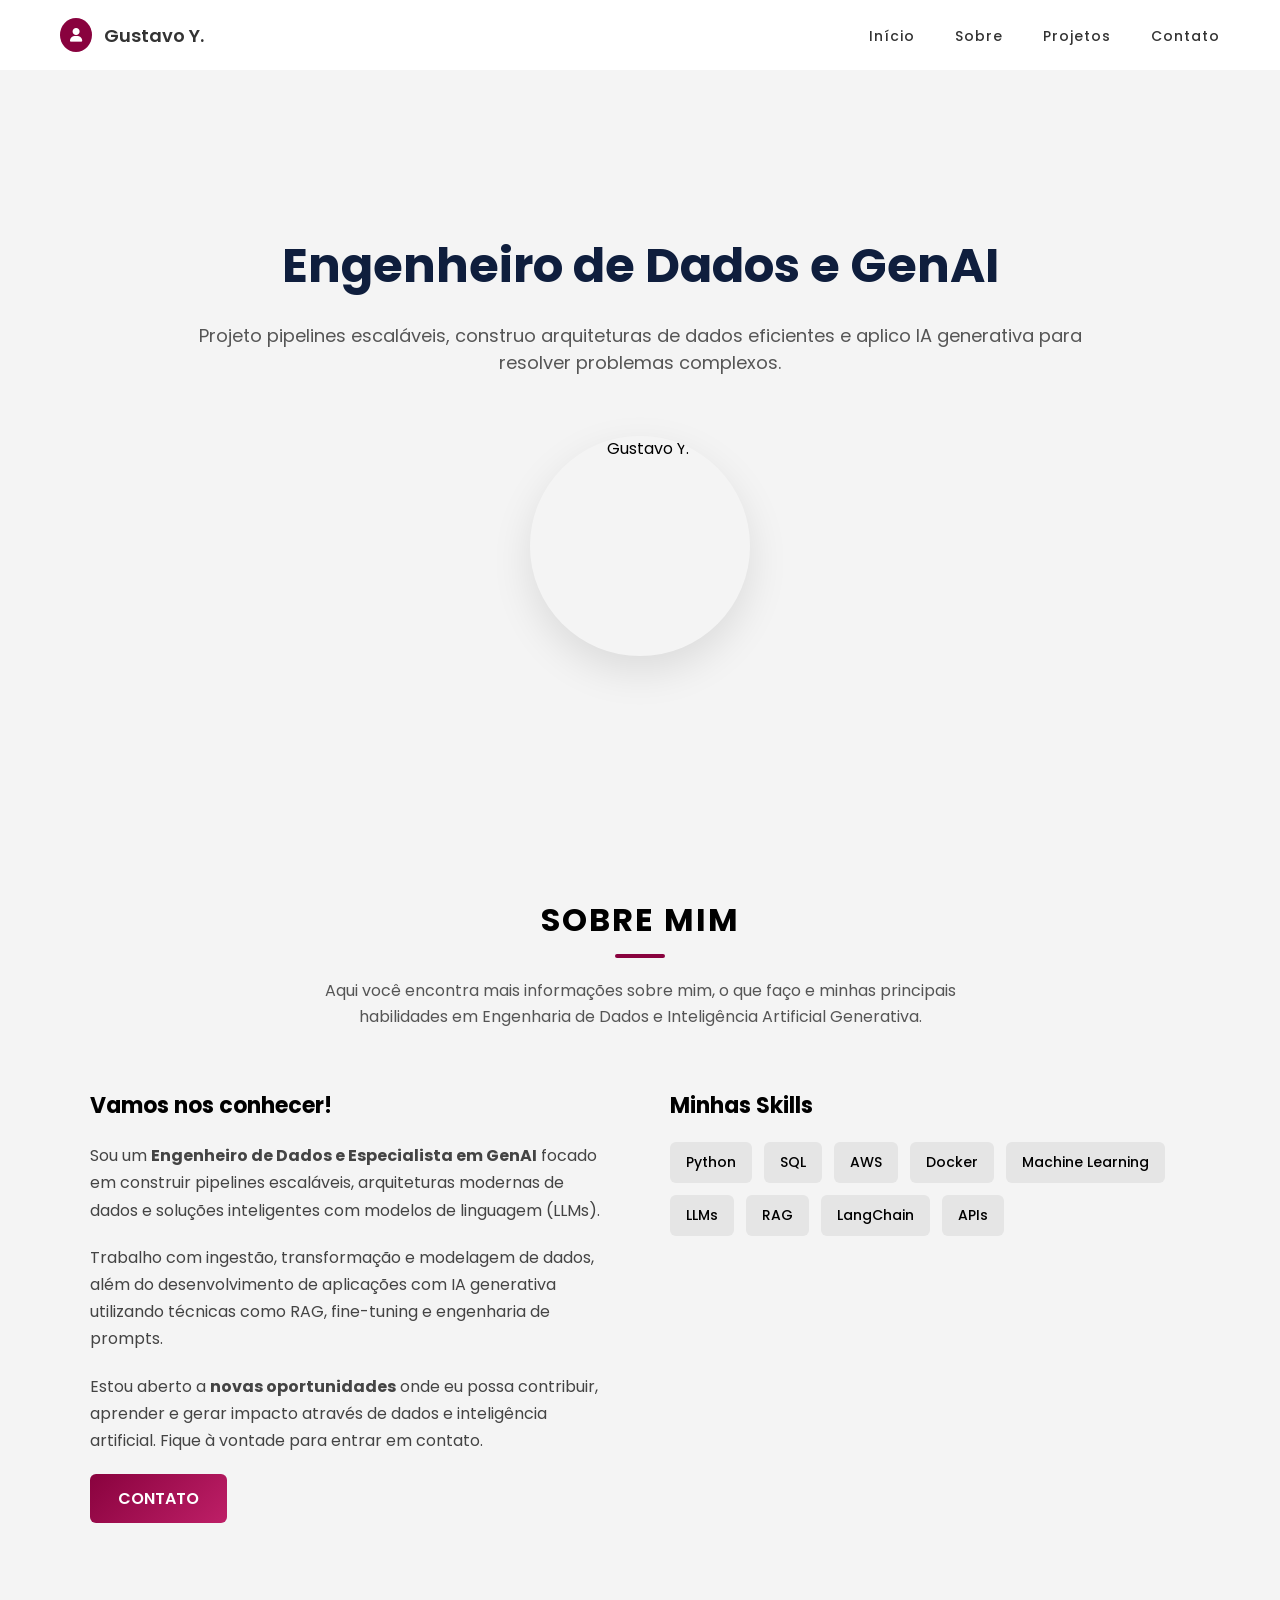
==== portfolio/index.html @ 0564d858 "Add files via upload" ====
<!DOCTYPE html>
<html lang="pt-br">
<head>
<meta charset="UTF-8">
<meta name="viewport" content="width=device-width, initial-scale=1.0">
<title>Portfólio</title>

<!-- Google Font -->
<link href="https://fonts.googleapis.com/css2?family=Poppins:wght@400;500;600&display=swap" rel="stylesheet">

<!-- Ícones (Font Awesome) -->
<link rel="stylesheet" href="https://cdnjs.cloudflare.com/ajax/libs/font-awesome/6.5.0/css/all.min.css">
<link rel="stylesheet" href="style.css">

</head>
<body>

<header>
    <div class="nav-container">
        <div class="logo">
            <i class="fa-solid fa-user"></i>
            Gustavo Y.
        </div>

        <nav>
            <ul>
                <li><a href="#">Início</a></li>
                <li><a href="#about">Sobre</a></li>
                <li><a href="#">Projetos</a></li>
                <li><a href="#">Contato</a></li>
            </ul>
        </nav>
    </div>
</header>

<section class="hero">
    <div class="hero-content">
        <h1>Engenheiro de Dados e GenAI</h1>
        <p>Projeto pipelines escaláveis, construo arquiteturas de dados eficientes e aplico IA generativa para resolver problemas complexos.</p>

        <div class="hero-avatar">
            <img src="https://ui-avatars.com/api/?name=Gustavo+Y.&size=300&background=89023e&color=ffffff&bold=true" alt="Gustavo Y.">
        </div>
    </div>
</section>
<section id="about" class="about">
  <div class="container">
    
    <h2 class="title">SOBRE MIM</h2>
    <p class="subtitle">
      Aqui você encontra mais informações sobre mim, o que faço e minhas principais habilidades em Engenharia de Dados e Inteligência Artificial Generativa.
    </p>

    <div class="content">
      
      <div class="left-column">
        <h3>Vamos nos conhecer!</h3>

        <p>
          Sou um <strong>Engenheiro de Dados e Especialista em GenAI</strong> focado em construir
          pipelines escaláveis, arquiteturas modernas de dados e soluções inteligentes
          com modelos de linguagem (LLMs).
        </p>

        <p>
          Trabalho com ingestão, transformação e modelagem de dados,
          além do desenvolvimento de aplicações com IA generativa
          utilizando técnicas como RAG, fine-tuning e engenharia de prompts.
        </p>

        <p>
          Estou aberto a <strong>novas oportunidades</strong> onde eu possa contribuir,
          aprender e gerar impacto através de dados e inteligência artificial.
          Fique à vontade para entrar em contato.
        </p>

        <a href="#contato" class="btn">CONTATO</a>
      </div>

      <div class="right-column">
        <h3>Minhas Skills</h3>

        <div class="skills">
          <span>Python</span>
          <span>SQL</span>
          <span>AWS</span>
          <span>Docker</span>
          <span>Machine Learning</span>
          <span>LLMs</span>
          <span>RAG</span>
          <span>LangChain</span>
          <span>APIs</span>
        </div>
      </div>

    </div>
  </div>
</section>
</body>
</html>
---- portfolio/style.css ----
* {
    margin: 0;
    padding: 0;
    box-sizing: border-box;
    font-family: 'Poppins', sans-serif;
}

header {
    background-color: #ffffff;
    padding: 18px 60px;
}

.nav-container {
    display: flex;
    justify-content: space-between;
    align-items: center;
}

.logo {
    display: flex;
    align-items: center;
    gap: 12px;
    font-weight: 600;
    font-size: 18px;
    color: #333;
}

.logo i {
    background-color: #89023e;
    color: white;
    padding: 10px;
    border-radius: 50%;
    font-size: 14px;
}

nav ul {
    display: flex;
    list-style: none;
    gap: 40px;
}

nav a {
    text-decoration: none;
    color: #333;
    font-size: 14px;
    letter-spacing: 1px;
    font-weight: 500;
    transition: 0.3s;
}

nav a:hover {
    color: #89023e;
}

.hero {
    background-color: #f4f4f4;
    padding: 160px 20px;
    text-align: center;
}

.hero-content {
    max-width: 900px;
    margin: 0 auto;
}

.hero h1 {
    font-size: 48px;
    font-weight: 700;
    color: #0f1e3d;
    margin-bottom: 20px;
}

.hero p {
    font-size: 18px;
    color: #555;
    margin-bottom: 60px;
}

.hero-avatar {
    display: flex;
    justify-content: center;
}

.hero-avatar img {
    width: 220px;
    height: 220px;
    border-radius: 50%;
    object-fit: cover;
    box-shadow: 0 15px 40px rgba(0, 0, 0, 0.1);
    transition: transform 0.3s ease;
}

.hero-avatar img:hover {
    transform: scale(1.05);
}

.about {
  background-color: #f4f4f4;
  padding: 80px 20px;
}

.container {
  max-width: 1100px;
  margin: 0 auto;
  text-align: center;
}

.title {
  font-size: 32px;
  font-weight: 700;
  letter-spacing: 2px;
  margin-bottom: 15px;
  position: relative;
}

.title::after {
  content: "";
  width: 50px;
  height: 4px;
  background: #89023e;
  display: block;
  margin: 10px auto 0;
  border-radius: 2px;
}

.subtitle {
  max-width: 700px;
  margin: 20px auto 60px;
  color: #555;
  font-size: 16px;
  line-height: 1.6;
}

.content {
  display: flex;
  gap: 60px;
  text-align: left;
  justify-content: space-between;
}

.left-column,
.right-column {
  flex: 1;
}

.left-column h3,
.right-column h3 {
  font-size: 22px;
  margin-bottom: 20px;
}

.left-column p {
  margin-bottom: 20px;
  line-height: 1.7;
  color: #444;
}

.btn {
  display: inline-block;
  padding: 12px 28px;
  background: linear-gradient(135deg, #89023e, #be1f67);
  color: #fff;
  text-decoration: none;
  font-weight: 600;
  border-radius: 6px;
  transition: 0.3s ease;
}


.skills {
  display: flex;
  flex-wrap: wrap;
  gap: 12px;
}

.skills span {
  background-color: #e5e5e5;
  padding: 10px 16px;
  border-radius: 6px;
  font-size: 14px;
  font-weight: 500;
  transition: 0.3s;
}

.skills span:hover {
  background-color: #89023e;
  color: #FFFFFF;

}



/* Tablet */
@media (max-width: 1024px) {

  header {
    padding: 18px 30px;
  }

  .hero {
    padding: 120px 20px;
  }

  .hero h1 {
    font-size: 38px;
  }

  .content {
    gap: 40px;
  }

}


/* Mobile */
@media (max-width: 768px) {

  /* NAV */
  .nav-container {
    flex-direction: column;
    gap: 20px;
  }

  nav ul {
    gap: 20px;
    flex-wrap: wrap;
    justify-content: center;
  }

  /* HERO */
  .hero {
    padding: 100px 20px;
  }

  .hero h1 {
    font-size: 28px;
  }

  .hero p {
    font-size: 16px;
    margin-bottom: 40px;
  }

  .hero-avatar img {
    width: 160px;
    height: 160px;
  }

  /* ABOUT */
  .content {
    flex-direction: column;
    gap: 40px;
  }

  .left-column,
  .right-column {
    width: 100%;
  }

  .title {
    font-size: 26px;
  }

  .subtitle {
    font-size: 14px;
  }

  .skills {
    justify-content: center;
  }

}


/* Mobile pequeno */
@media (max-width: 480px) {

  header {
    padding: 15px 20px;
  }

  .logo {
    font-size: 16px;
  }

  .hero h1 {
    font-size: 22px;
  }

  .hero p {
    font-size: 14px;
  }

  .btn {
    padding: 10px 20px;
    font-size: 14px;
  }

}
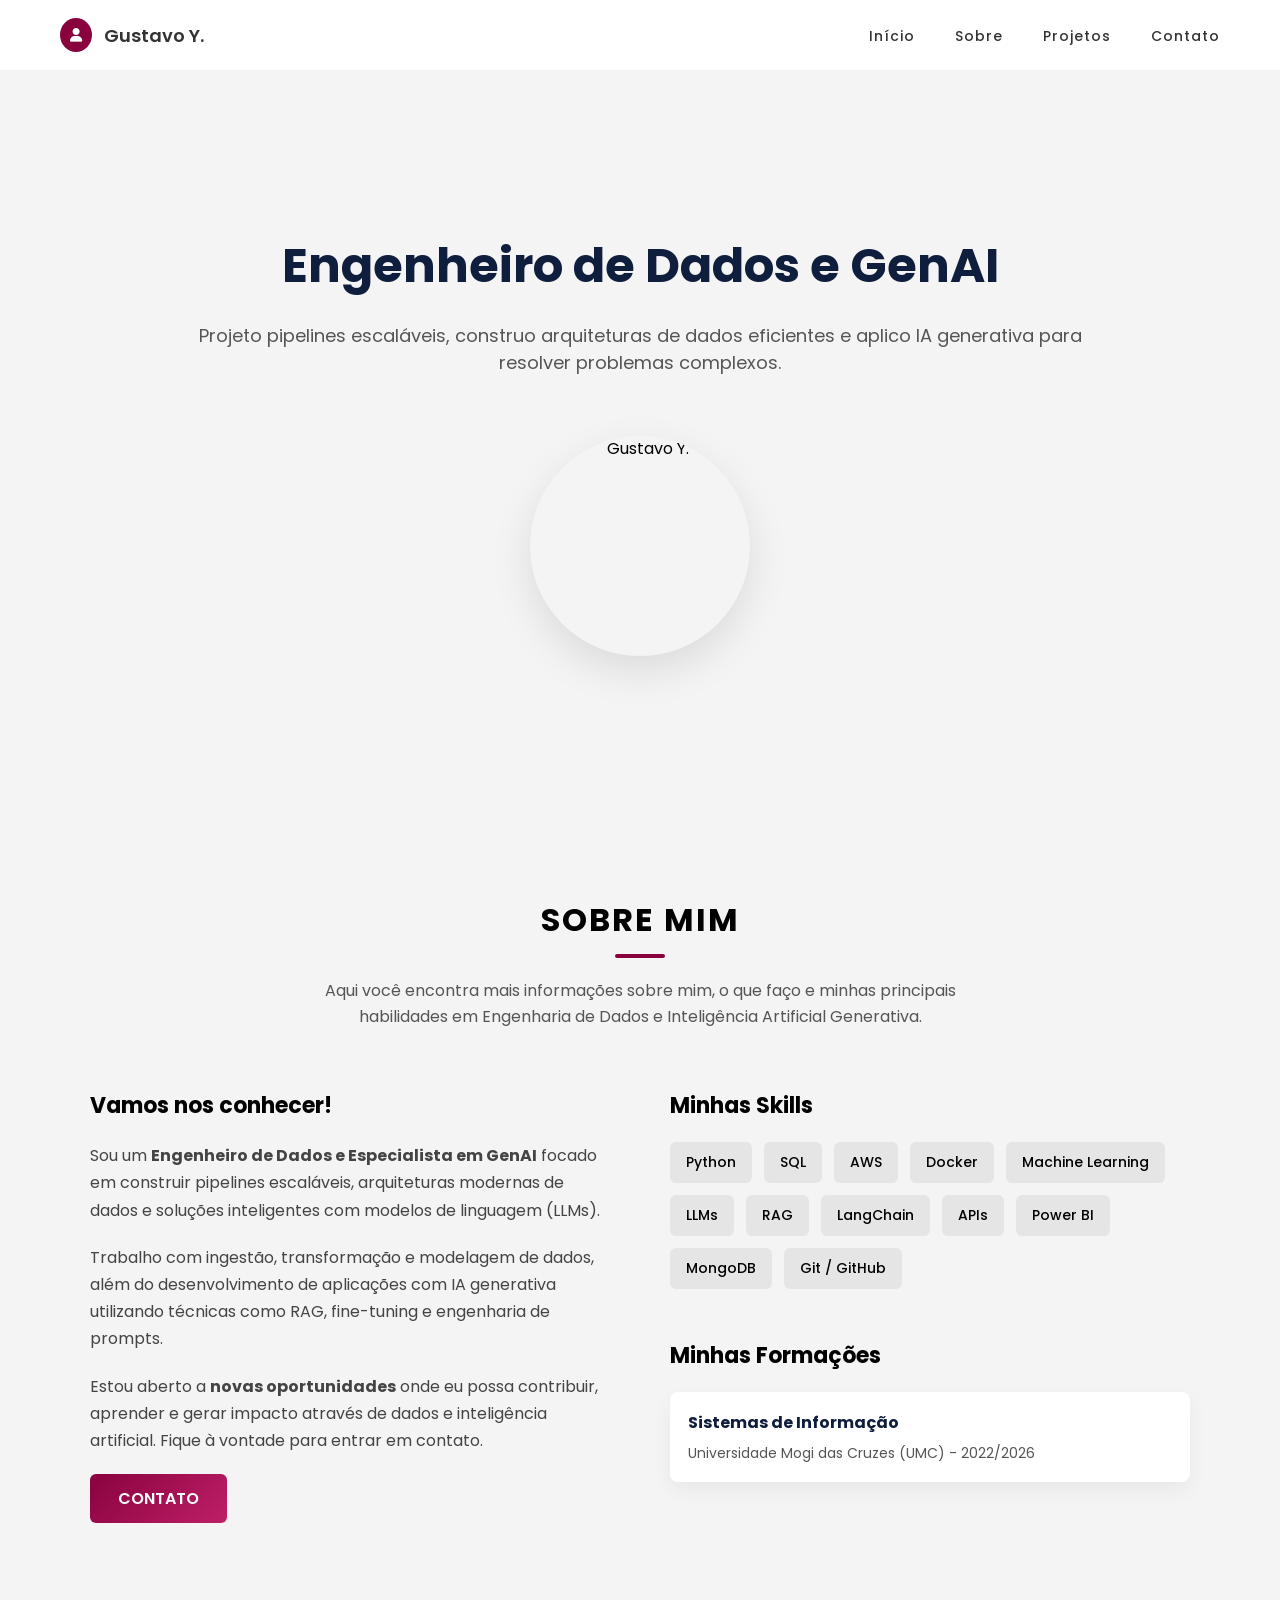
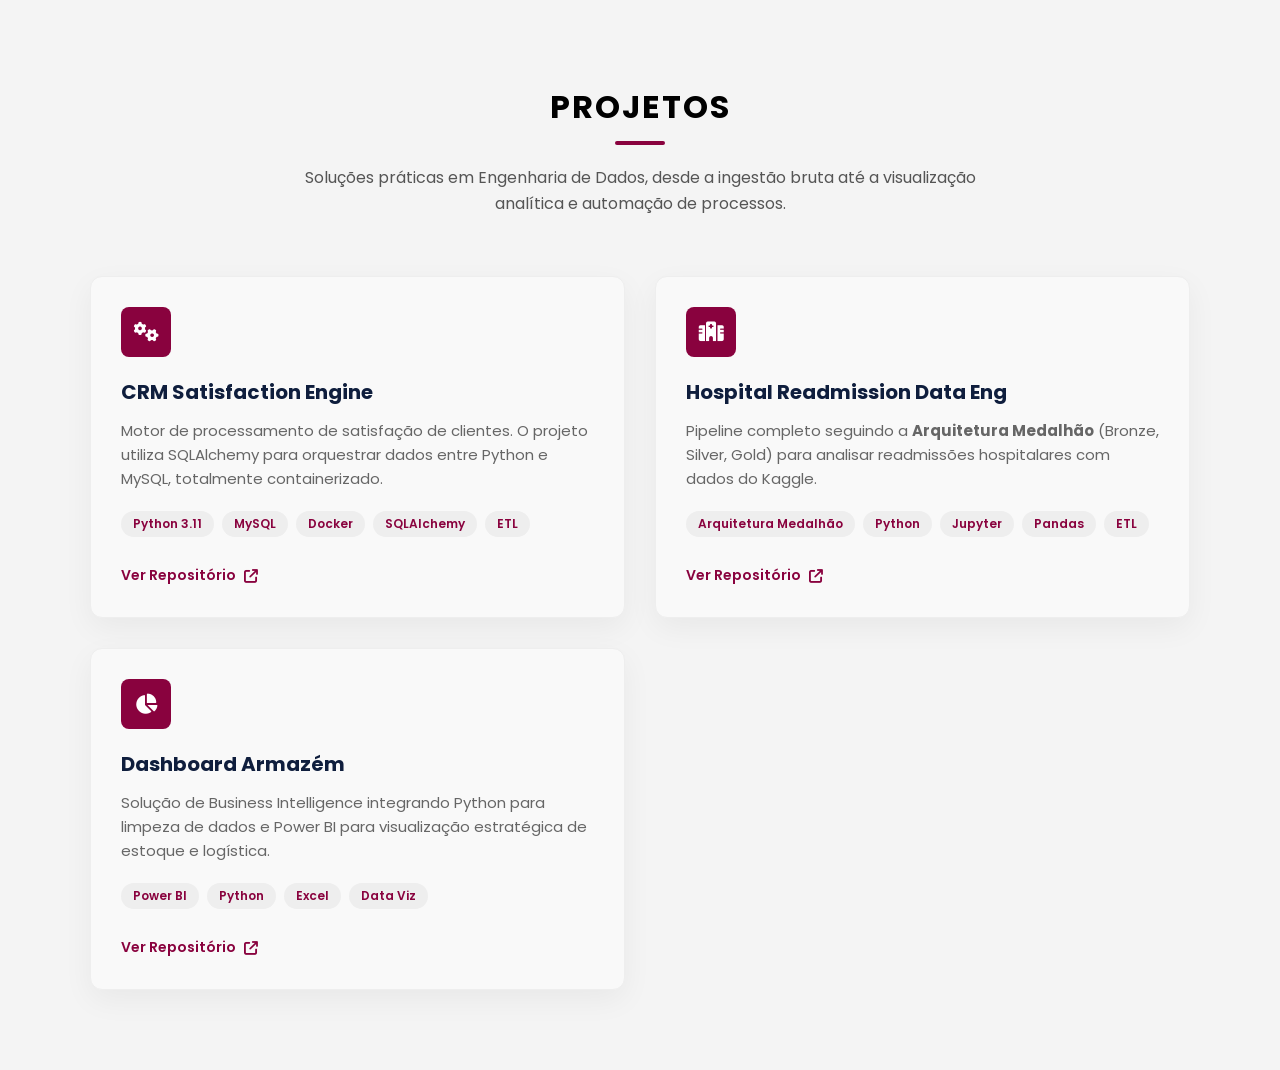
==== commit 58c4098f: "Add files via upload" ====
--- a/portfolio/index.html
+++ b/portfolio/index.html
@@ -1,100 +1,206 @@
-<!DOCTYPE html>
+<!doctype html>
 <html lang="pt-br">
-<head>
-<meta charset="UTF-8">
-<meta name="viewport" content="width=device-width, initial-scale=1.0">
-<title>Portfólio</title>
-
-<!-- Google Font -->
-<link href="https://fonts.googleapis.com/css2?family=Poppins:wght@400;500;600&display=swap" rel="stylesheet">
-
-<!-- Ícones (Font Awesome) -->
-<link rel="stylesheet" href="https://cdnjs.cloudflare.com/ajax/libs/font-awesome/6.5.0/css/all.min.css">
-<link rel="stylesheet" href="style.css">
-
-</head>
-<body>
-
-<header>
-    <div class="nav-container">
+  <head>
+    <meta charset="UTF-8" />
+    <meta name="viewport" content="width=device-width, initial-scale=1.0" />
+    <title>Portfólio</title>
+
+    <!-- Google Font -->
+    <link
+      href="https://fonts.googleapis.com/css2?family=Poppins:wght@400;500;600&display=swap"
+      rel="stylesheet"
+    />
+
+    <!-- Ícones (Font Awesome) -->
+    <link
+      rel="stylesheet"
+      href="https://cdnjs.cloudflare.com/ajax/libs/font-awesome/6.5.0/css/all.min.css"
+    />
+    <link rel="stylesheet" href="style.css" />
+  </head>
+  <body>
+    <header>
+      <div class="nav-container">
         <div class="logo">
-            <i class="fa-solid fa-user"></i>
-            Gustavo Y.
+          <i class="fa-solid fa-user"></i>
+          Gustavo Y.
         </div>
 
         <nav>
-            <ul>
-                <li><a href="#">Início</a></li>
-                <li><a href="#about">Sobre</a></li>
-                <li><a href="#">Projetos</a></li>
-                <li><a href="#">Contato</a></li>
-            </ul>
+          <ul>
+            <li><a href="#">Início</a></li>
+            <li><a href="#about">Sobre</a></li>
+            <li><a href="#">Projetos</a></li>
+            <li><a href="#">Contato</a></li>
+          </ul>
         </nav>
-    </div>
-</header>
-
-<section class="hero">
-    <div class="hero-content">
+      </div>
+    </header>
+
+    <section class="hero">
+      <div class="hero-content">
         <h1>Engenheiro de Dados e GenAI</h1>
-        <p>Projeto pipelines escaláveis, construo arquiteturas de dados eficientes e aplico IA generativa para resolver problemas complexos.</p>
+        <p>
+          Projeto pipelines escaláveis, construo arquiteturas de dados
+          eficientes e aplico IA generativa para resolver problemas complexos.
+        </p>
 
         <div class="hero-avatar">
-            <img src="https://ui-avatars.com/api/?name=Gustavo+Y.&size=300&background=89023e&color=ffffff&bold=true" alt="Gustavo Y.">
-        </div>
-    </div>
-</section>
-<section id="about" class="about">
-  <div class="container">
-    
-    <h2 class="title">SOBRE MIM</h2>
-    <p class="subtitle">
-      Aqui você encontra mais informações sobre mim, o que faço e minhas principais habilidades em Engenharia de Dados e Inteligência Artificial Generativa.
-    </p>
-
-    <div class="content">
-      
-      <div class="left-column">
-        <h3>Vamos nos conhecer!</h3>
-
-        <p>
-          Sou um <strong>Engenheiro de Dados e Especialista em GenAI</strong> focado em construir
-          pipelines escaláveis, arquiteturas modernas de dados e soluções inteligentes
-          com modelos de linguagem (LLMs).
+          <img
+            src="https://ui-avatars.com/api/?name=Gustavo+Y.&size=300&background=89023e&color=ffffff&bold=true"
+            alt="Gustavo Y."
+          />
+        </div>
+      </div>
+    </section>
+    <section id="about" class="about">
+      <div class="container">
+        <h2 class="title">SOBRE MIM</h2>
+        <p class="subtitle">
+          Aqui você encontra mais informações sobre mim, o que faço e minhas
+          principais habilidades em Engenharia de Dados e Inteligência
+          Artificial Generativa.
         </p>
 
-        <p>
-          Trabalho com ingestão, transformação e modelagem de dados,
-          além do desenvolvimento de aplicações com IA generativa
-          utilizando técnicas como RAG, fine-tuning e engenharia de prompts.
+        <div class="content">
+          <div class="left-column">
+            <h3>Vamos nos conhecer!</h3>
+
+            <p>
+              Sou um
+              <strong>Engenheiro de Dados e Especialista em GenAI</strong>
+              focado em construir pipelines escaláveis, arquiteturas modernas de
+              dados e soluções inteligentes com modelos de linguagem (LLMs).
+            </p>
+
+            <p>
+              Trabalho com ingestão, transformação e modelagem de dados, além do
+              desenvolvimento de aplicações com IA generativa utilizando
+              técnicas como RAG, fine-tuning e engenharia de prompts.
+            </p>
+
+            <p>
+              Estou aberto a <strong>novas oportunidades</strong> onde eu possa
+              contribuir, aprender e gerar impacto através de dados e
+              inteligência artificial. Fique à vontade para entrar em contato.
+            </p>
+
+            <a href="#contato" class="btn">CONTATO</a>
+          </div>
+
+          <div class="right-column">
+            <h3>Minhas Skills</h3>
+
+            <div class="skills">
+              <span>Python</span>
+              <span>SQL</span>
+              <span>AWS</span>
+              <span>Docker</span>
+              <span>Machine Learning</span>
+              <span>LLMs</span>
+              <span>RAG</span>
+              <span>LangChain</span>
+              <span>APIs</span>
+              <span>Power BI</span>
+              <span>MongoDB</span>
+              <span>Git / GitHub</span>
+            </div>
+
+            <!-- NOVA SEÇÃO DE FORMAÇÕES -->
+            <h3 class="formations-title">Minhas Formações</h3>
+
+            <div class="formations">
+              <div class="formation-item">
+                <h4>Sistemas de Informação</h4>
+                <p>Universidade Mogi das Cruzes (UMC) - 2022/2026</p>
+              </div>
+            </div>
+          </div>
+        </div>
+      </div>
+    </section>
+    <section id="projects" class="projects">
+      <div class="container">
+        <h2 class="title">PROJETOS</h2>
+        <p class="subtitle">
+          Soluções práticas em Engenharia de Dados, desde a ingestão bruta até a
+          visualização analítica e automação de processos.
         </p>
 
-        <p>
-          Estou aberto a <strong>novas oportunidades</strong> onde eu possa contribuir,
-          aprender e gerar impacto através de dados e inteligência artificial.
-          Fique à vontade para entrar em contato.
-        </p>
-
-        <a href="#contato" class="btn">CONTATO</a>
-      </div>
-
-      <div class="right-column">
-        <h3>Minhas Skills</h3>
-
-        <div class="skills">
-          <span>Python</span>
-          <span>SQL</span>
-          <span>AWS</span>
-          <span>Docker</span>
-          <span>Machine Learning</span>
-          <span>LLMs</span>
-          <span>RAG</span>
-          <span>LangChain</span>
-          <span>APIs</span>
-        </div>
-      </div>
-
-    </div>
-  </div>
-</section>
-</body>
-</html>+        <div class="projects-grid">
+          <div class="project-card">
+            <div class="project-info">
+              <div class="project-icon"><i class="fa-solid fa-gears"></i></div>
+              <h3>CRM Satisfaction Engine</h3>
+              <p>
+                Motor de processamento de satisfação de clientes. O projeto
+                utiliza SQLAlchemy para orquestrar dados entre Python e MySQL,
+                totalmente containerizado.
+              </p>
+              <div class="project-tags">
+                <span>Python 3.11</span>
+                <span>MySQL</span>
+                <span>Docker</span>
+                <span>SQLAlchemy</span>
+                <span>ETL</span>
+              </div>
+              <a href="#" class="project-link"
+                >Ver Repositório
+                <i class="fa-solid fa-arrow-up-right-from-square"></i
+              ></a>
+            </div>
+          </div>
+
+          <div class="project-card">
+            <div class="project-info">
+              <div class="project-icon">
+                <i class="fa-solid fa-hospital"></i>
+              </div>
+              <h3>Hospital Readmission Data Eng</h3>
+              <p>
+                Pipeline completo seguindo a
+                <strong>Arquitetura Medalhão</strong> (Bronze, Silver, Gold)
+                para analisar readmissões hospitalares com dados do Kaggle.
+              </p>
+              <div class="project-tags">
+                <span>Arquitetura Medalhão</span>
+                <span>Python</span>
+                <span>Jupyter</span>
+                <span>Pandas</span>
+                <span>ETL</span>
+              </div>
+              <a href="#" class="project-link"
+                >Ver Repositório
+                <i class="fa-solid fa-arrow-up-right-from-square"></i
+              ></a>
+            </div>
+          </div>
+
+          <div class="project-card">
+            <div class="project-info">
+              <div class="project-icon">
+                <i class="fa-solid fa-chart-pie"></i>
+              </div>
+              <h3>Dashboard Armazém</h3>
+              <p>
+                Solução de Business Intelligence integrando Python para limpeza
+                de dados e Power BI para visualização estratégica de estoque e
+                logística.
+              </p>
+              <div class="project-tags">
+                <span>Power BI</span>
+                <span>Python</span>
+                <span>Excel</span>
+                <span>Data Viz</span>
+              </div>
+              <a href="#" class="project-link"
+                >Ver Repositório
+                <i class="fa-solid fa-arrow-up-right-from-square"></i
+              ></a>
+            </div>
+          </div>
+        </div>
+      </div>
+    </section>
+  </body>
+</html>
--- a/portfolio/style.css
+++ b/portfolio/style.css
@@ -1,97 +1,97 @@
 * {
-    margin: 0;
-    padding: 0;
-    box-sizing: border-box;
-    font-family: 'Poppins', sans-serif;
+  margin: 0;
+  padding: 0;
+  box-sizing: border-box;
+  font-family: "Poppins", sans-serif;
 }
 
 header {
-    background-color: #ffffff;
-    padding: 18px 60px;
+  background-color: #ffffff;
+  padding: 18px 60px;
 }
 
 .nav-container {
-    display: flex;
-    justify-content: space-between;
-    align-items: center;
+  display: flex;
+  justify-content: space-between;
+  align-items: center;
 }
 
 .logo {
-    display: flex;
-    align-items: center;
-    gap: 12px;
-    font-weight: 600;
-    font-size: 18px;
-    color: #333;
+  display: flex;
+  align-items: center;
+  gap: 12px;
+  font-weight: 600;
+  font-size: 18px;
+  color: #333;
 }
 
 .logo i {
-    background-color: #89023e;
-    color: white;
-    padding: 10px;
-    border-radius: 50%;
-    font-size: 14px;
+  background-color: #89023e;
+  color: white;
+  padding: 10px;
+  border-radius: 50%;
+  font-size: 14px;
 }
 
 nav ul {
-    display: flex;
-    list-style: none;
-    gap: 40px;
+  display: flex;
+  list-style: none;
+  gap: 40px;
 }
 
 nav a {
-    text-decoration: none;
-    color: #333;
-    font-size: 14px;
-    letter-spacing: 1px;
-    font-weight: 500;
-    transition: 0.3s;
+  text-decoration: none;
+  color: #333;
+  font-size: 14px;
+  letter-spacing: 1px;
+  font-weight: 500;
+  transition: 0.3s;
 }
 
 nav a:hover {
-    color: #89023e;
+  color: #89023e;
 }
 
 .hero {
-    background-color: #f4f4f4;
-    padding: 160px 20px;
-    text-align: center;
+  background-color: #f4f4f4;
+  padding: 160px 20px;
+  text-align: center;
 }
 
 .hero-content {
-    max-width: 900px;
-    margin: 0 auto;
+  max-width: 900px;
+  margin: 0 auto;
 }
 
 .hero h1 {
-    font-size: 48px;
-    font-weight: 700;
-    color: #0f1e3d;
-    margin-bottom: 20px;
+  font-size: 48px;
+  font-weight: 700;
+  color: #0f1e3d;
+  margin-bottom: 20px;
 }
 
 .hero p {
-    font-size: 18px;
-    color: #555;
-    margin-bottom: 60px;
+  font-size: 18px;
+  color: #555;
+  margin-bottom: 60px;
 }
 
 .hero-avatar {
-    display: flex;
-    justify-content: center;
+  display: flex;
+  justify-content: center;
 }
 
 .hero-avatar img {
-    width: 220px;
-    height: 220px;
-    border-radius: 50%;
-    object-fit: cover;
-    box-shadow: 0 15px 40px rgba(0, 0, 0, 0.1);
-    transition: transform 0.3s ease;
+  width: 220px;
+  height: 220px;
+  border-radius: 50%;
+  object-fit: cover;
+  box-shadow: 0 15px 40px rgba(0, 0, 0, 0.1);
+  transition: transform 0.3s ease;
 }
 
 .hero-avatar img:hover {
-    transform: scale(1.05);
+  transform: scale(1.05);
 }
 
 .about {
@@ -166,7 +166,6 @@
   transition: 0.3s ease;
 }
 
-
 .skills {
   display: flex;
   flex-wrap: wrap;
@@ -184,15 +183,41 @@
 
 .skills span:hover {
   background-color: #89023e;
-  color: #FFFFFF;
-
-}
-
-
+  color: #ffffff;
+}
+.formations-title {
+  margin-top: 50px;
+}
+
+.formations {
+  display: flex;
+  flex-direction: column;
+  gap: 20px;
+  margin-top: 20px;
+}
+
+.formation-item {
+  background-color: #ffffff;
+  padding: 18px;
+  border-radius: 8px;
+  box-shadow: 0 8px 20px rgba(0, 0, 0, 0.05);
+  transition: 0.3s ease;
+}
+
+.formation-item h4 {
+  font-size: 16px;
+  margin-bottom: 8px;
+  color: #0f1e3d;
+}
+
+.formation-item p {
+  font-size: 14px;
+  color: #555;
+  line-height: 1.5;
+}
 
 /* Tablet */
 @media (max-width: 1024px) {
-
   header {
     padding: 18px 30px;
   }
@@ -208,13 +233,99 @@
   .content {
     gap: 40px;
   }
-
-}
-
+}
+
+/* PROJECTS SECTION */
+.projects {
+  background-color: #f4f4f4; /* Alternando fundo para branco para dar contraste com a About */
+  padding: 80px 20px;
+}
+
+.projects-grid {
+  display: grid;
+  grid-template-columns: repeat(2, 1fr); /* 2 colunas no desktop */
+  gap: 30px;
+  margin-top: 40px;
+}
+
+.project-card {
+  background-color: #f9f9f9;
+  border-radius: 12px;
+  padding: 30px;
+  text-align: left;
+  box-shadow: 0 10px 30px rgba(0, 0, 0, 0.05);
+  transition:
+    transform 0.3s ease,
+    box-shadow 0.3s ease;
+  border: 1px solid #eee;
+  display: flex;
+  flex-direction: column;
+}
+
+.project-card:hover {
+  transform: translateY(-8px);
+  box-shadow: 0 15px 40px rgba(0, 0, 0, 0.1);
+}
+
+.project-icon {
+  background-color: #89023e;
+  color: #fff;
+  width: 50px;
+  height: 50px;
+  display: flex;
+  align-items: center;
+  justify-content: center;
+  border-radius: 8px;
+  font-size: 20px;
+  margin-bottom: 20px;
+}
+
+.project-info h3 {
+  font-size: 20px;
+  color: #0f1e3d;
+  margin-bottom: 12px;
+}
+
+.project-info p {
+  font-size: 15px;
+  color: #666;
+  line-height: 1.6;
+  margin-bottom: 20px;
+}
+
+.project-tags {
+  display: flex;
+  flex-wrap: wrap;
+  gap: 8px;
+  margin-bottom: 25px;
+}
+
+.project-tags span {
+  font-size: 12px;
+  background: #eee;
+  color: #89023e;
+  padding: 4px 12px;
+  border-radius: 20px;
+  font-weight: 600;
+}
+
+.project-link {
+  text-decoration: none;
+  color: #89023e;
+  font-weight: 600;
+  font-size: 14px;
+  display: inline-flex;
+  align-items: center;
+  gap: 8px;
+  transition: 0.2s;
+}
+
+.project-link:hover {
+  text-decoration: underline;
+}
 
 /* Mobile */
 @media (max-width: 768px) {
-
   /* NAV */
   .nav-container {
     flex-direction: column;
@@ -268,13 +379,17 @@
   .skills {
     justify-content: center;
   }
-
-}
-
+  .projects-grid {
+    grid-template-columns: 1fr; /* 1 coluna no mobile */
+  }
+
+  .project-card {
+    padding: 20px;
+  }
+}
 
 /* Mobile pequeno */
 @media (max-width: 480px) {
-
   header {
     padding: 15px 20px;
   }
@@ -295,5 +410,4 @@
     padding: 10px 20px;
     font-size: 14px;
   }
-
-}+}
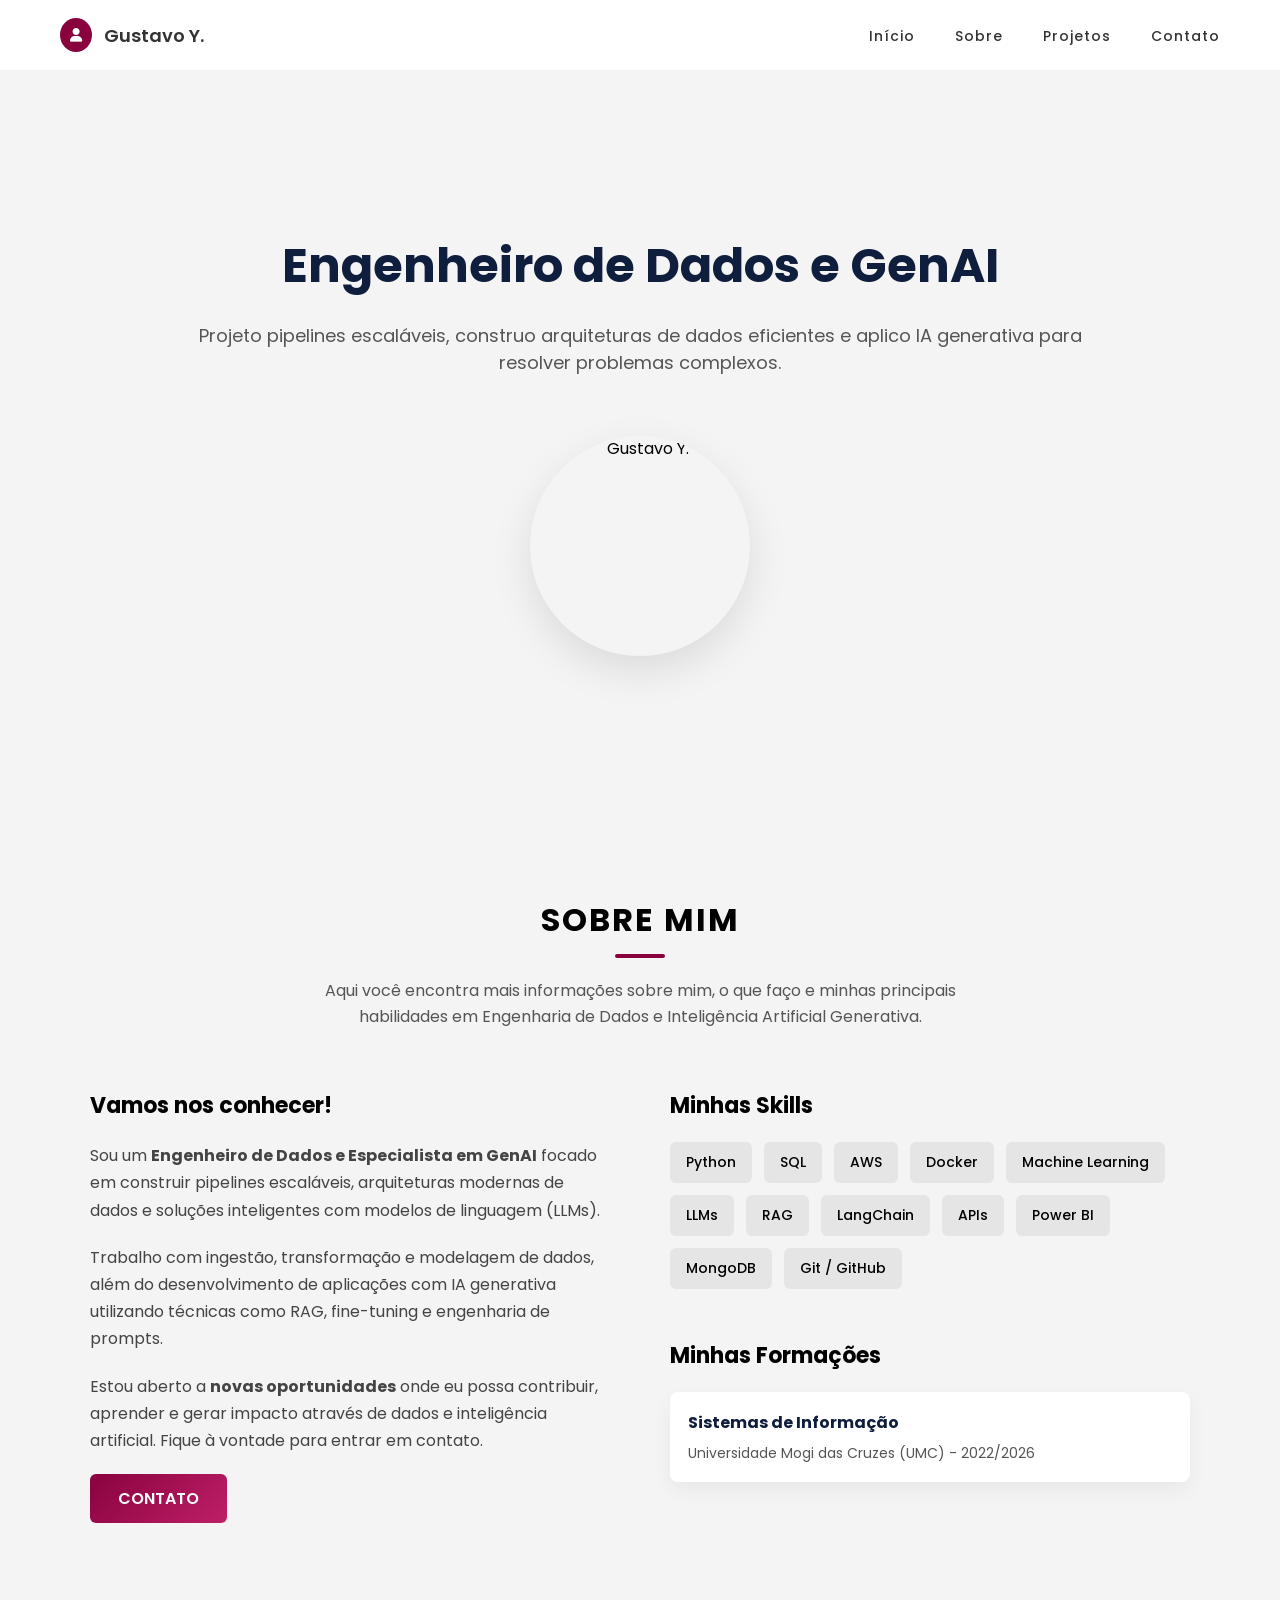
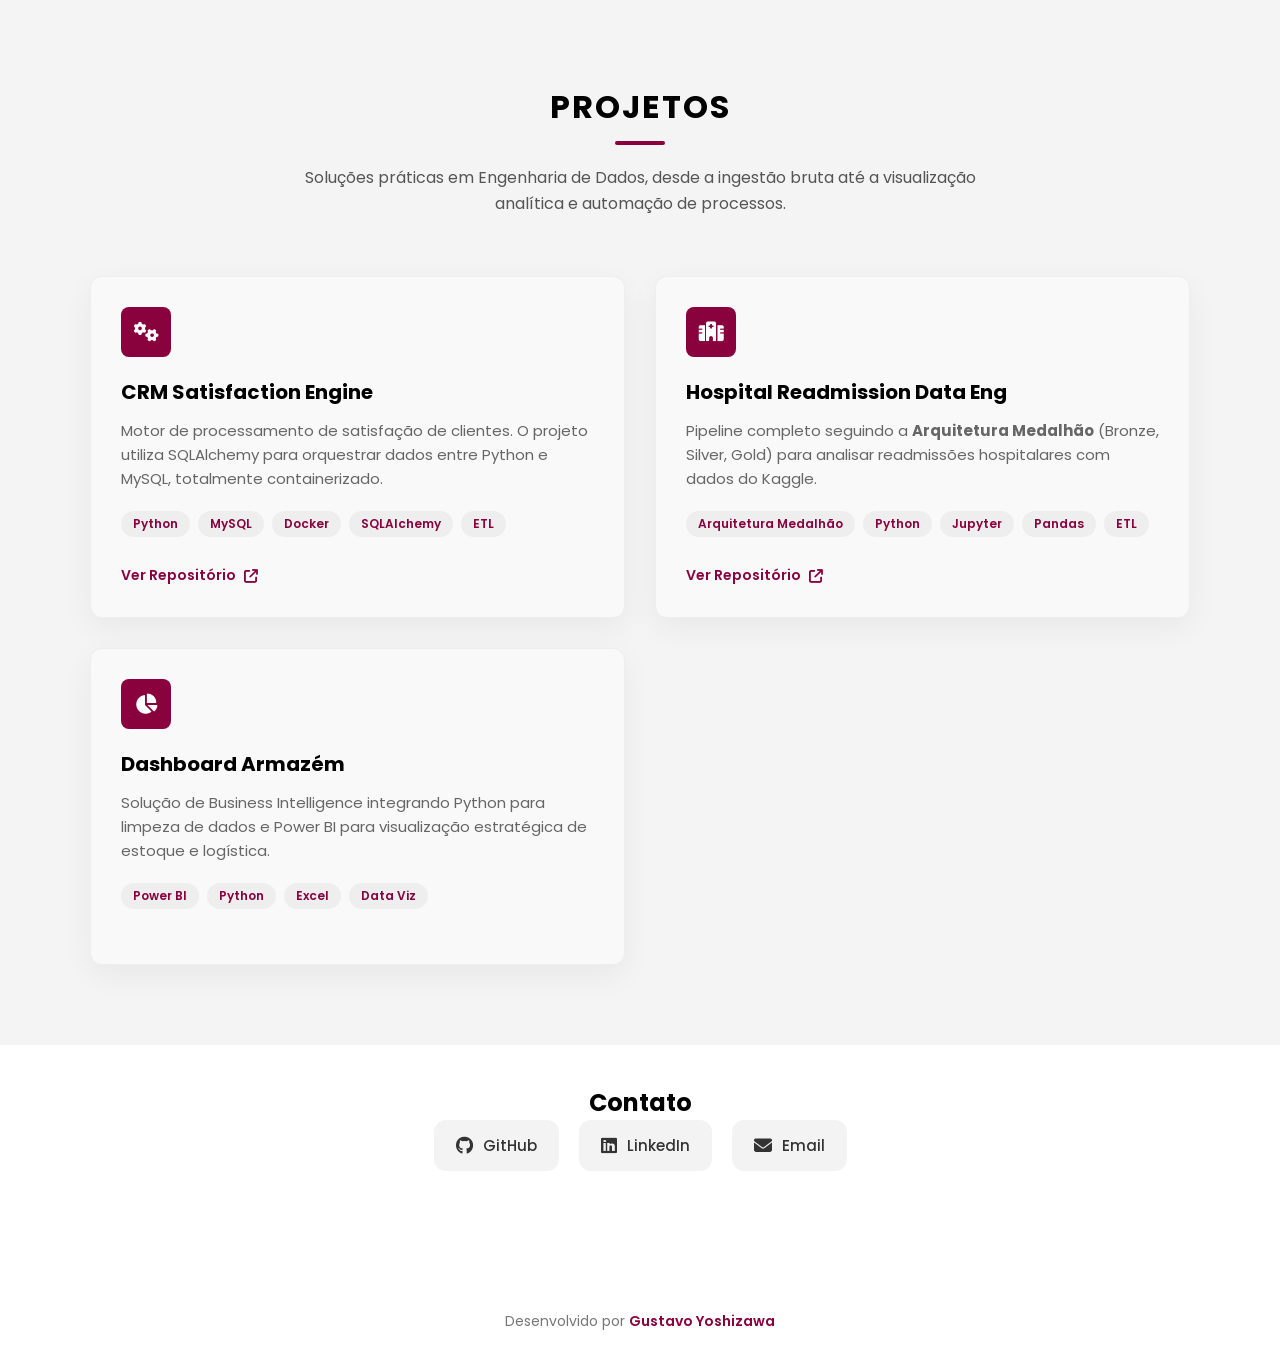
==== commit ddf8db8d: "Add files via upload" ====
--- a/portfolio/index.html
+++ b/portfolio/index.html
@@ -4,14 +4,14 @@
     <meta charset="UTF-8" />
     <meta name="viewport" content="width=device-width, initial-scale=1.0" />
     <title>Portfólio</title>
-
-    <!-- Google Font -->
     <link
       href="https://fonts.googleapis.com/css2?family=Poppins:wght@400;500;600&display=swap"
       rel="stylesheet"
     />
-
-    <!-- Ícones (Font Awesome) -->
+    <link
+      rel="stylesheet"
+      href="https://cdnjs.cloudflare.com/ajax/libs/font-awesome/6.5.0/css/all.min.css"
+    />
     <link
       rel="stylesheet"
       href="https://cdnjs.cloudflare.com/ajax/libs/font-awesome/6.5.0/css/all.min.css"
@@ -30,8 +30,8 @@
           <ul>
             <li><a href="#">Início</a></li>
             <li><a href="#about">Sobre</a></li>
-            <li><a href="#">Projetos</a></li>
-            <li><a href="#">Contato</a></li>
+            <li><a href="#projects">Projetos</a></li>
+            <li><a href="#contact">Contato</a></li>
           </ul>
         </nav>
       </div>
@@ -106,7 +106,6 @@
               <span>Git / GitHub</span>
             </div>
 
-            <!-- NOVA SEÇÃO DE FORMAÇÕES -->
             <h3 class="formations-title">Minhas Formações</h3>
 
             <div class="formations">
@@ -138,13 +137,15 @@
                 totalmente containerizado.
               </p>
               <div class="project-tags">
-                <span>Python 3.11</span>
+                <span>Python</span>
                 <span>MySQL</span>
                 <span>Docker</span>
                 <span>SQLAlchemy</span>
                 <span>ETL</span>
               </div>
-              <a href="#" class="project-link"
+              <a
+                href="https://github.com/gustavoyoshizawa/crm-satisfaction-engine"
+                class="project-link"
                 >Ver Repositório
                 <i class="fa-solid fa-arrow-up-right-from-square"></i
               ></a>
@@ -169,7 +170,9 @@
                 <span>Pandas</span>
                 <span>ETL</span>
               </div>
-              <a href="#" class="project-link"
+              <a
+                href="https://github.com/gustavoyoshizawa/hospital-readmission-data-engineering"
+                class="project-link"
                 >Ver Repositório
                 <i class="fa-solid fa-arrow-up-right-from-square"></i
               ></a>
@@ -193,14 +196,44 @@
                 <span>Excel</span>
                 <span>Data Viz</span>
               </div>
-              <a href="#" class="project-link"
-                >Ver Repositório
-                <i class="fa-solid fa-arrow-up-right-from-square"></i
-              ></a>
-            </div>
-          </div>
-        </div>
-      </div>
-    </section>
+            </div>
+          </div>
+        </div>
+      </div>
+    </section>
+    <section id="contact" class="contact-section">
+      <div class="container">
+        <h2 class="section-title">Contato</h2>
+
+        <div class="contact-items">
+          <a
+            href="https://github.com/gustavoyoshizawa"
+            target="_blank"
+            class="contact-item"
+          >
+            <i class="fab fa-github"></i>
+            <span>GitHub</span>
+          </a>
+
+          <a
+            href="https://www.linkedin.com/in/gustavo-yoshizawa-17915619b"
+            target="_blank"
+            class="contact-item"
+          >
+            <i class="fab fa-linkedin"></i>
+            <span>LinkedIn</span>
+          </a>
+
+          <a href="mailto:11222101383@alunos.umc.br" class="contact-item">
+            <i class="fas fa-envelope"></i>
+            <span>Email</span>
+          </a>
+        </div>
+      </div>
+    </section>
+
+    <footer class="footer">
+      <p>Desenvolvido por <span class="author">Gustavo Yoshizawa</span></p>
+    </footer>
   </body>
 </html>
--- a/portfolio/style.css
+++ b/portfolio/style.css
@@ -8,6 +8,9 @@
 header {
   background-color: #ffffff;
   padding: 18px 60px;
+  position: sticky;
+  top: 0;
+  z-index: 100;
 }
 
 .nav-container {
@@ -216,34 +219,14 @@
   line-height: 1.5;
 }
 
-/* Tablet */
-@media (max-width: 1024px) {
-  header {
-    padding: 18px 30px;
-  }
-
-  .hero {
-    padding: 120px 20px;
-  }
-
-  .hero h1 {
-    font-size: 38px;
-  }
-
-  .content {
-    gap: 40px;
-  }
-}
-
-/* PROJECTS SECTION */
 .projects {
-  background-color: #f4f4f4; /* Alternando fundo para branco para dar contraste com a About */
+  background-color: #f4f4f4;
   padding: 80px 20px;
 }
 
 .projects-grid {
   display: grid;
-  grid-template-columns: repeat(2, 1fr); /* 2 colunas no desktop */
+  grid-template-columns: repeat(2, 1fr);
   gap: 30px;
   margin-top: 40px;
 }
@@ -282,7 +265,7 @@
 
 .project-info h3 {
   font-size: 20px;
-  color: #0f1e3d;
+  color: #000000;
   margin-bottom: 12px;
 }
 
@@ -324,9 +307,105 @@
   text-decoration: underline;
 }
 
-/* Mobile */
+.contact-section {
+  text-align: center;
+  padding: 40px 20px;
+}
+
+.contact-subtitle {
+  font-size: 14px;
+  color: #777;
+  margin-bottom: 40px;
+}
+
+.contact-items {
+  display: flex;
+  justify-content: center;
+  gap: 20px;
+  flex-wrap: wrap;
+  margin-bottom: 40px;
+}
+
+.contact-item {
+  display: flex;
+  align-items: center;
+  gap: 10px;
+
+  padding: 14px 22px;
+  background: #f3f3f3;
+  border-radius: 12px;
+
+  text-decoration: none;
+  color: #333;
+  font-size: 15px;
+  font-weight: 500;
+
+  transition: all 0.3s ease;
+}
+
+.contact-item i {
+  font-size: 18px;
+}
+
+.contact-item:hover {
+  background: #89023e;
+  color: #fff;
+  transform: translateY(-3px);
+  box-shadow: 0 8px 20px rgba(0, 0, 0, 0.1);
+}
+
+.contact-cta {
+  display: inline-block;
+  margin-top: 10px;
+
+  padding: 14px 28px;
+  background: #89023e;
+  color: #fff;
+
+  border-radius: 10px;
+  text-decoration: none;
+  font-weight: 600;
+
+  transition: 0.3s;
+}
+
+.contact-cta:hover {
+  background: #89023e;
+  transform: scale(1.05);
+}
+
+.footer {
+  margin-top: 40px;
+  text-align: center;
+  padding: 20px;
+  font-size: 14px;
+  color: #777;
+}
+
+.footer .author {
+  color: #89023e;
+  font-weight: 600;
+}
+
+@media (max-width: 1024px) {
+  header {
+    padding: 18px 30px;
+  }
+
+  .hero {
+    padding: 120px 20px;
+  }
+
+  .hero h1 {
+    font-size: 38px;
+  }
+
+  .content {
+    gap: 40px;
+  }
+}
+
 @media (max-width: 768px) {
-  /* NAV */
   .nav-container {
     flex-direction: column;
     gap: 20px;
@@ -338,7 +417,6 @@
     justify-content: center;
   }
 
-  /* HERO */
   .hero {
     padding: 100px 20px;
   }
@@ -357,7 +435,6 @@
     height: 160px;
   }
 
-  /* ABOUT */
   .content {
     flex-direction: column;
     gap: 40px;
@@ -380,7 +457,7 @@
     justify-content: center;
   }
   .projects-grid {
-    grid-template-columns: 1fr; /* 1 coluna no mobile */
+    grid-template-columns: 1fr;
   }
 
   .project-card {
@@ -388,7 +465,6 @@
   }
 }
 
-/* Mobile pequeno */
 @media (max-width: 480px) {
   header {
     padding: 15px 20px;
